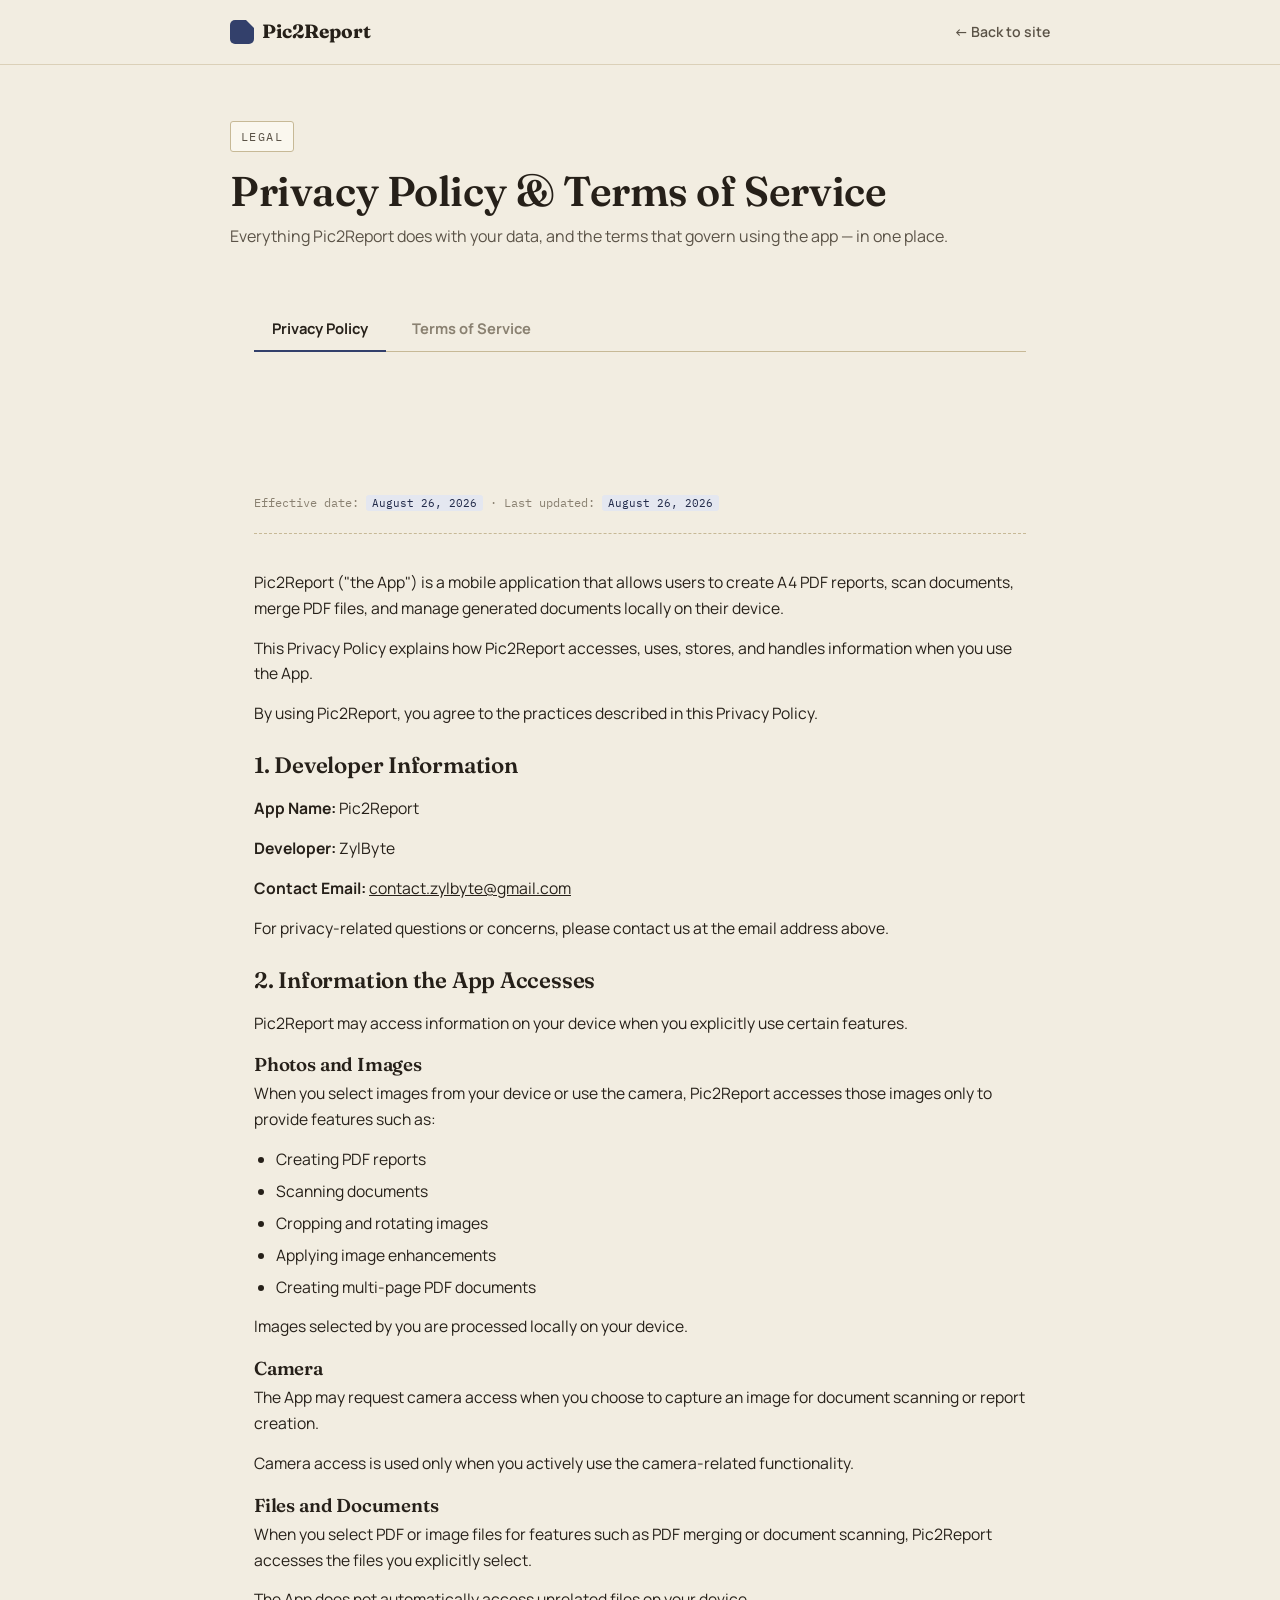
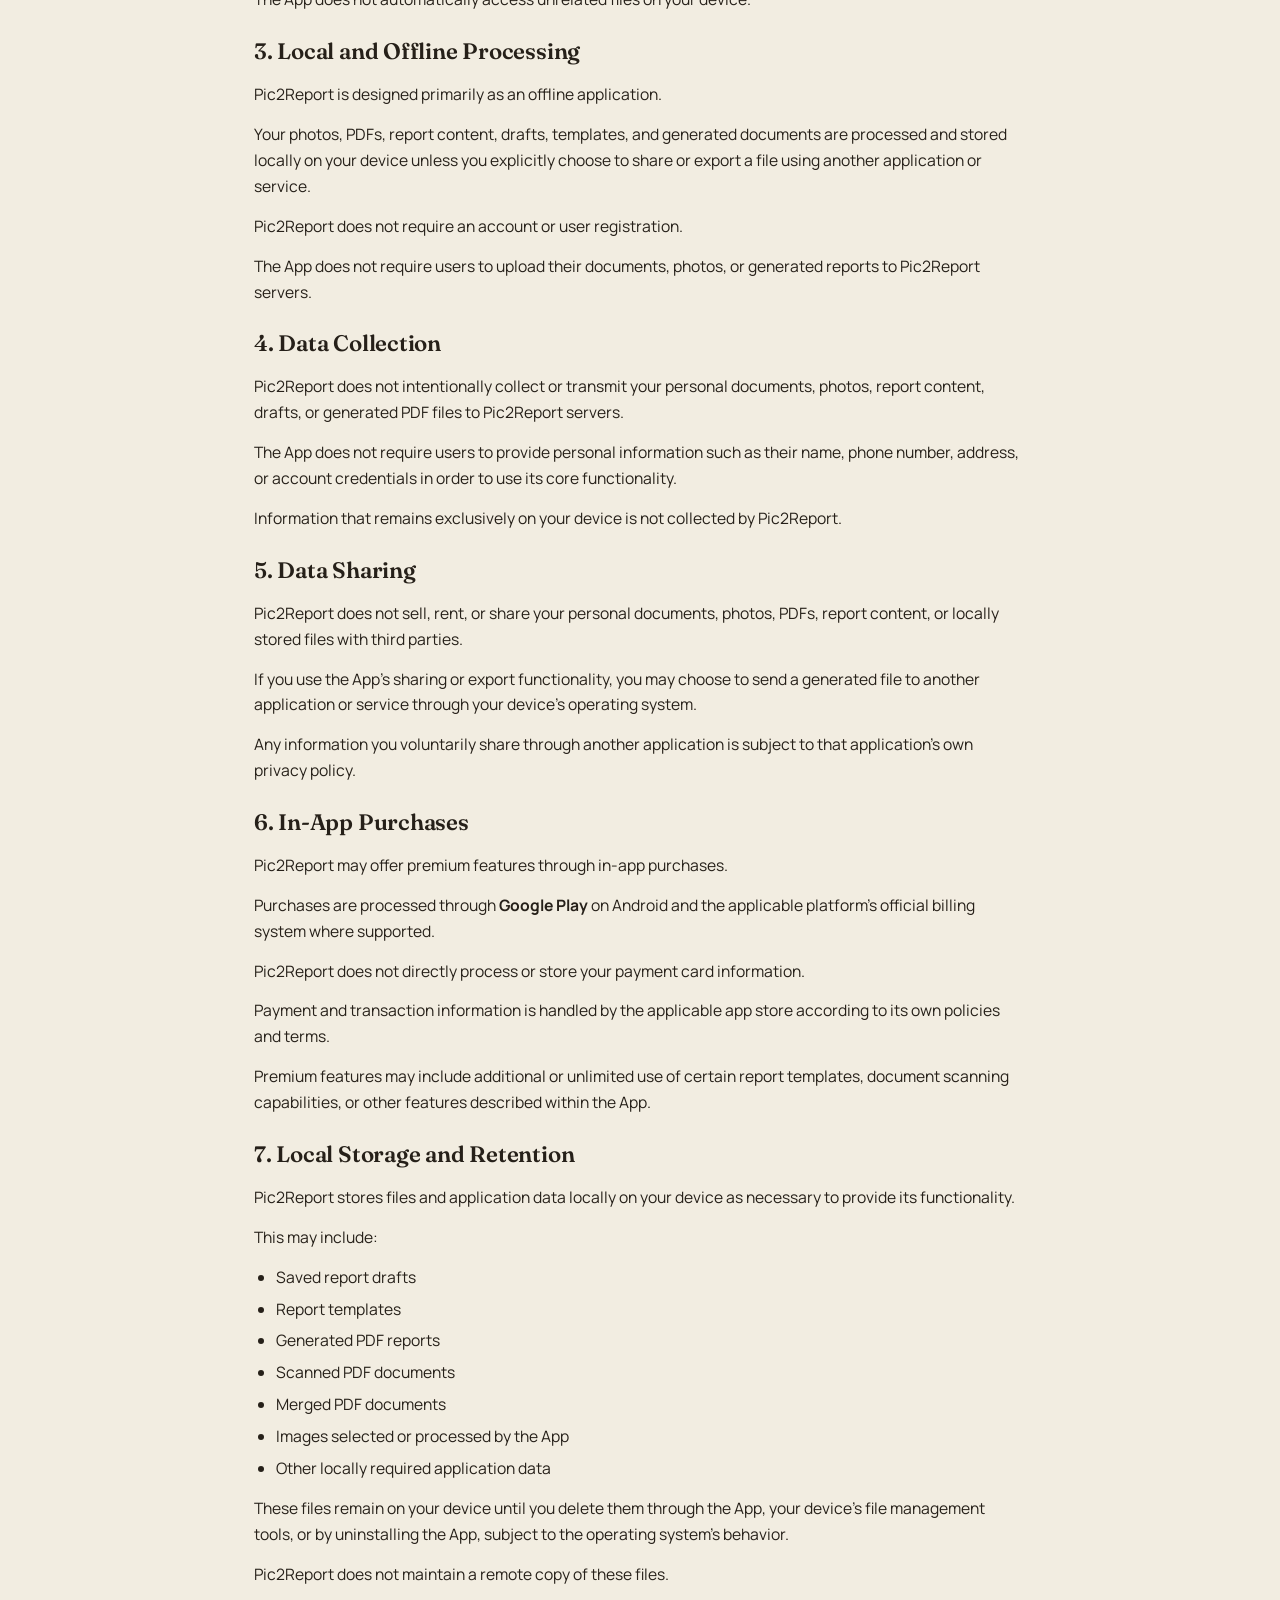
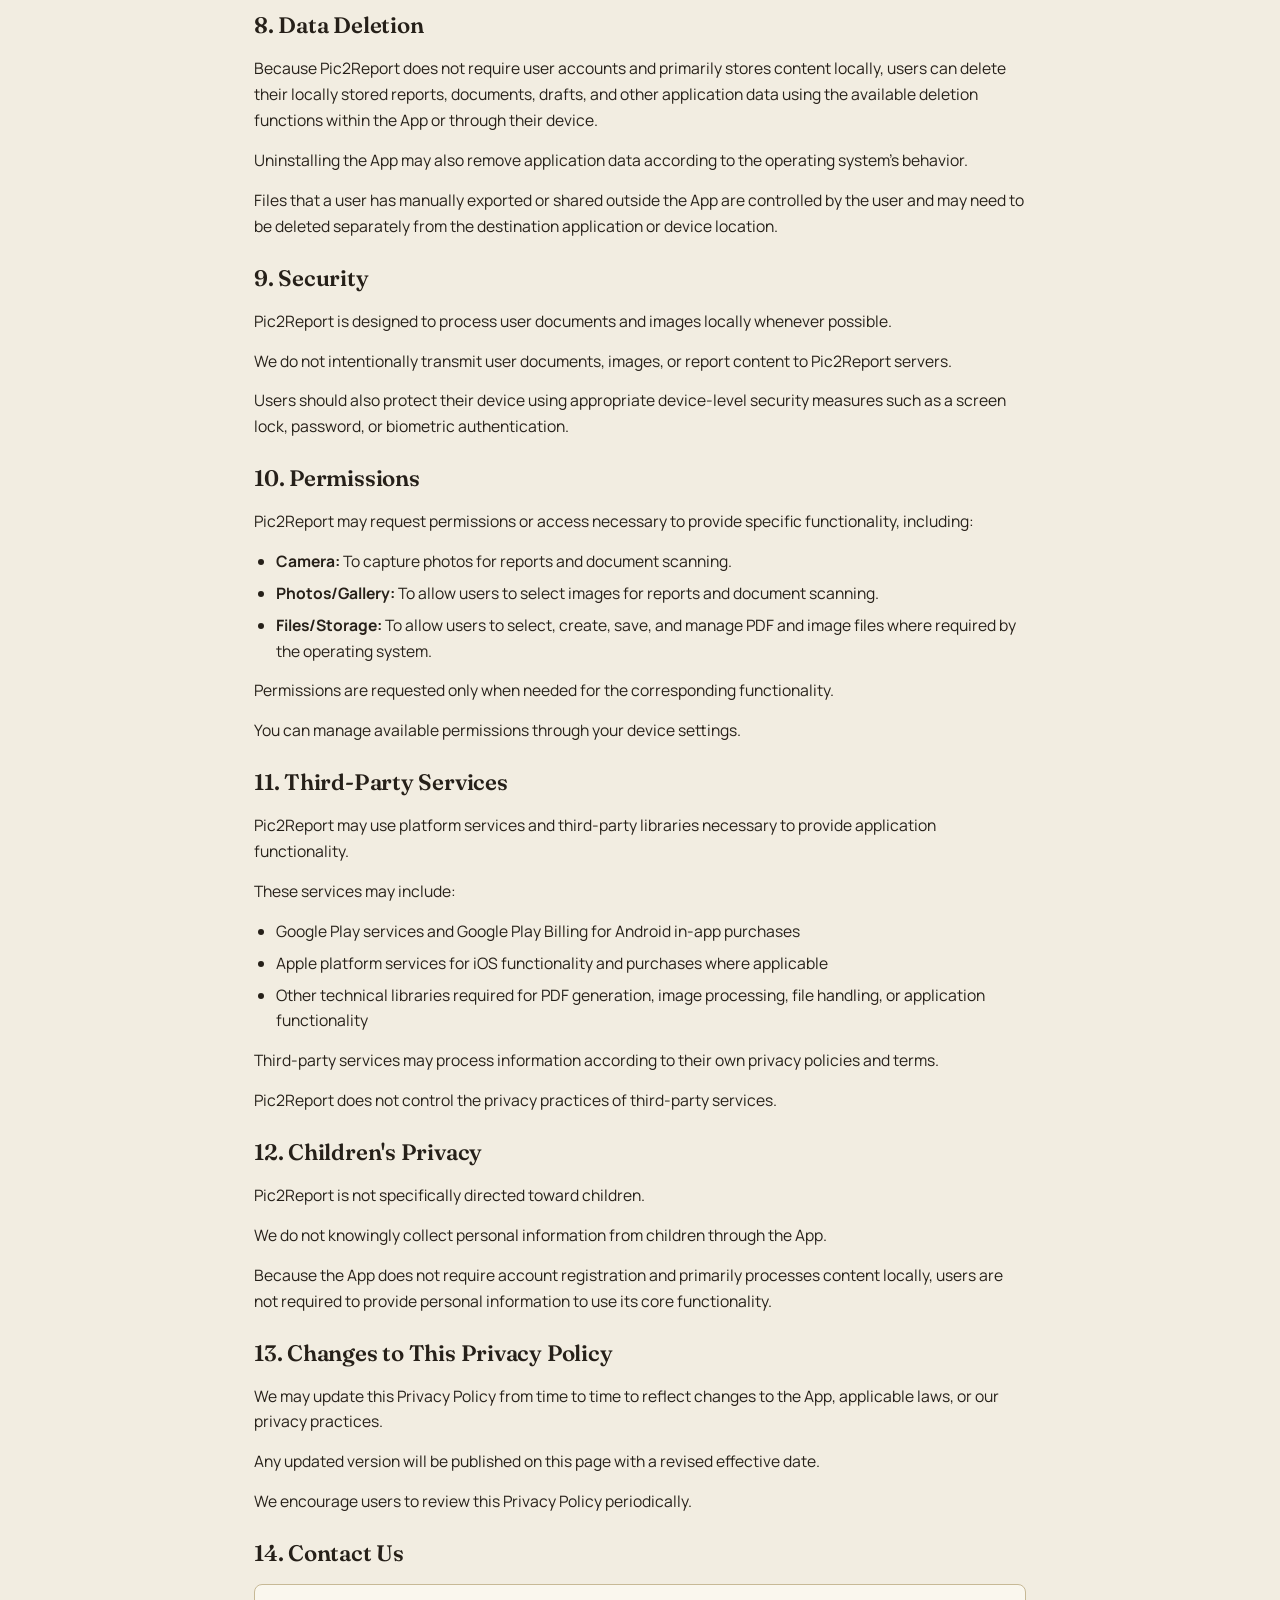
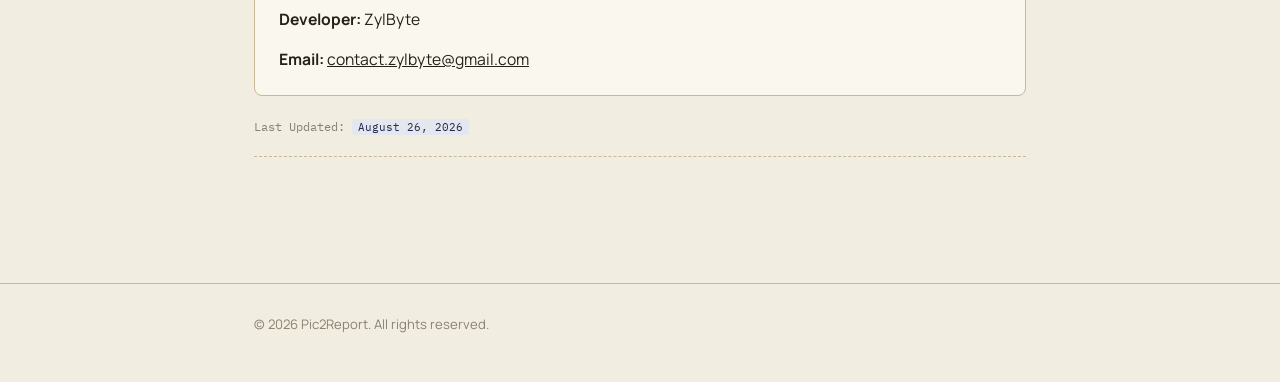
==== privacy.html @ 7f084bb9 "first commit" ====
<!DOCTYPE html>
<html lang="en">
<head>
<meta charset="UTF-8">
<meta name="viewport" content="width=device-width, initial-scale=1.0">
<title>Privacy Policy & Terms of Service — Pic2Report</title>
<meta name="description" content="Pic2Report Privacy Policy and Terms of Service.">

<link rel="preconnect" href="https://fonts.googleapis.com">
<link rel="preconnect" href="https://fonts.gstatic.com" crossorigin>
<link href="https://fonts.googleapis.com/css2?family=Fraunces:ital,opsz,wght@0,9..144,400;0,9..144,600;0,9..144,700&family=Manrope:wght@400;500;600;700;800&family=IBM+Plex+Mono:wght@400;500&display=swap" rel="stylesheet">
<link rel="stylesheet" href="style.css">
</head>
<body class="legal-page">

<header>
  <div class="wrap nav">
    <a href="index.html" class="wordmark"><span class="mark" aria-hidden="true"></span>Pic2Report</a>
    <a href="index.html" class="back-link">← Back to site</a>
  </div>
</header>

<div class="hero wrap">
  <span class="eyebrow">Legal</span>
  <h1>Privacy Policy &amp; Terms of Service</h1>
  <p>Everything Pic2Report does with your data, and the terms that govern using the app — in one place.</p>
</div>

<div class="wrap">
  <div class="tabs" role="tablist" aria-label="Legal document sections">
    <button class="tab-btn active" id="tab-btn-privacy" role="tab" aria-selected="true" aria-controls="panel-privacy">Privacy Policy</button>
    <button class="tab-btn" id="tab-btn-terms" role="tab" aria-selected="false" aria-controls="panel-terms">Terms of Service</button>
  </div>

  <!-- ============================================================
       PRIVACY POLICY
       ============================================================ -->
  <section class="panel active" id="privacy" data-panel="privacy" role="tabpanel" aria-labelledby="tab-btn-privacy">
    <p class="updated">Effective date: <span class="placeholder">August 26, 2026</span> · Last updated: <span class="placeholder">August 26, 2026</span></p>

    <article>
      <p>Pic2Report ("the App") is a mobile application that allows users to create A4 PDF reports, scan documents, merge PDF files, and manage generated documents locally on their device.</p>
      <p>This Privacy Policy explains how Pic2Report accesses, uses, stores, and handles information when you use the App.</p>
      <p>By using Pic2Report, you agree to the practices described in this Privacy Policy.</p>
    </article>

    <article>
      <h2 id="privacy-developer">1. Developer Information</h2>
      <p><strong>App Name:</strong> Pic2Report</p>
      <p><strong>Developer:</strong> ZylByte</p>
      <p><strong>Contact Email:</strong> <a href="mailto:contact.zylbyte@gmail.com">contact.zylbyte@gmail.com</a></p>
      <p>For privacy-related questions or concerns, please contact us at the email address above.</p>
    </article>

    <article>
      <h2 id="privacy-data-we-access">2. Information the App Accesses</h2>
      <p>Pic2Report may access information on your device when you explicitly use certain features.</p>
      <h3>Photos and Images</h3>
      <p>When you select images from your device or use the camera, Pic2Report accesses those images only to provide features such as:</p>
      <ul>
        <li>Creating PDF reports</li>
        <li>Scanning documents</li>
        <li>Cropping and rotating images</li>
        <li>Applying image enhancements</li>
        <li>Creating multi-page PDF documents</li>
      </ul>
      <p>Images selected by you are processed locally on your device.</p>
      <h3>Camera</h3>
      <p>The App may request camera access when you choose to capture an image for document scanning or report creation.</p>
      <p>Camera access is used only when you actively use the camera-related functionality.</p>
      <h3>Files and Documents</h3>
      <p>When you select PDF or image files for features such as PDF merging or document scanning, Pic2Report accesses the files you explicitly select.</p>
      <p>The App does not automatically access unrelated files on your device.</p>
    </article>

    <article>
      <h2 id="privacy-storage">3. Local and Offline Processing</h2>
      <p>Pic2Report is designed primarily as an offline application.</p>
      <p>Your photos, PDFs, report content, drafts, templates, and generated documents are processed and stored locally on your device unless you explicitly choose to share or export a file using another application or service.</p>
      <p>Pic2Report does not require an account or user registration.</p>
      <p>The App does not require users to upload their documents, photos, or generated reports to Pic2Report servers.</p>
    </article>

    <article>
      <h2 id="privacy-collection">4. Data Collection</h2>
      <p>Pic2Report does not intentionally collect or transmit your personal documents, photos, report content, drafts, or generated PDF files to Pic2Report servers.</p>
      <p>The App does not require users to provide personal information such as their name, phone number, address, or account credentials in order to use its core functionality.</p>
      <p>Information that remains exclusively on your device is not collected by Pic2Report.</p>
    </article>

    <article>
      <h2 id="privacy-sharing">5. Data Sharing</h2>
      <p>Pic2Report does not sell, rent, or share your personal documents, photos, PDFs, report content, or locally stored files with third parties.</p>
      <p>If you use the App's sharing or export functionality, you may choose to send a generated file to another application or service through your device's operating system.</p>
      <p>Any information you voluntarily share through another application is subject to that application's own privacy policy.</p>
    </article>

    <article>
      <h2 id="privacy-purchases">6. In-App Purchases</h2>
      <p>Pic2Report may offer premium features through in-app purchases.</p>
      <p>Purchases are processed through <strong>Google Play</strong> on Android and the applicable platform's official billing system where supported.</p>
      <p>Pic2Report does not directly process or store your payment card information.</p>
      <p>Payment and transaction information is handled by the applicable app store according to its own policies and terms.</p>
      <p>Premium features may include additional or unlimited use of certain report templates, document scanning capabilities, or other features described within the App.</p>
    </article>

    <article>
      <h2 id="privacy-retention">7. Local Storage and Retention</h2>
      <p>Pic2Report stores files and application data locally on your device as necessary to provide its functionality.</p>
      <p>This may include:</p>
      <ul>
        <li>Saved report drafts</li>
        <li>Report templates</li>
        <li>Generated PDF reports</li>
        <li>Scanned PDF documents</li>
        <li>Merged PDF documents</li>
        <li>Images selected or processed by the App</li>
        <li>Other locally required application data</li>
      </ul>
      <p>These files remain on your device until you delete them through the App, your device's file management tools, or by uninstalling the App, subject to the operating system's behavior.</p>
      <p>Pic2Report does not maintain a remote copy of these files.</p>
    </article>

    <article>
      <h2 id="privacy-deletion">8. Data Deletion</h2>
      <p>Because Pic2Report does not require user accounts and primarily stores content locally, users can delete their locally stored reports, documents, drafts, and other application data using the available deletion functions within the App or through their device.</p>
      <p>Uninstalling the App may also remove application data according to the operating system's behavior.</p>
      <p>Files that a user has manually exported or shared outside the App are controlled by the user and may need to be deleted separately from the destination application or device location.</p>
    </article>

    <article>
      <h2 id="privacy-security">9. Security</h2>
      <p>Pic2Report is designed to process user documents and images locally whenever possible.</p>
      <p>We do not intentionally transmit user documents, images, or report content to Pic2Report servers.</p>
      <p>Users should also protect their device using appropriate device-level security measures such as a screen lock, password, or biometric authentication.</p>
    </article>

    <article>
      <h2 id="privacy-permissions">10. Permissions</h2>
      <p>Pic2Report may request permissions or access necessary to provide specific functionality, including:</p>
      <ul>
        <li><strong>Camera:</strong> To capture photos for reports and document scanning.</li>
        <li><strong>Photos/Gallery:</strong> To allow users to select images for reports and document scanning.</li>
        <li><strong>Files/Storage:</strong> To allow users to select, create, save, and manage PDF and image files where required by the operating system.</li>
      </ul>
      <p>Permissions are requested only when needed for the corresponding functionality.</p>
      <p>You can manage available permissions through your device settings.</p>
    </article>

    <article>
      <h2 id="privacy-third-party">11. Third-Party Services</h2>
      <p>Pic2Report may use platform services and third-party libraries necessary to provide application functionality.</p>
      <p>These services may include:</p>
      <ul>
        <li>Google Play services and Google Play Billing for Android in-app purchases</li>
        <li>Apple platform services for iOS functionality and purchases where applicable</li>
        <li>Other technical libraries required for PDF generation, image processing, file handling, or application functionality</li>
      </ul>
      <p>Third-party services may process information according to their own privacy policies and terms.</p>
      <p>Pic2Report does not control the privacy practices of third-party services.</p>
    </article>

    <article>
      <h2 id="privacy-children">12. Children's Privacy</h2>
      <p>Pic2Report is not specifically directed toward children.</p>
      <p>We do not knowingly collect personal information from children through the App.</p>
      <p>Because the App does not require account registration and primarily processes content locally, users are not required to provide personal information to use its core functionality.</p>
    </article>

    <article>
      <h2 id="privacy-changes">13. Changes to This Privacy Policy</h2>
      <p>We may update this Privacy Policy from time to time to reflect changes to the App, applicable laws, or our privacy practices.</p>
      <p>Any updated version will be published on this page with a revised effective date.</p>
      <p>We encourage users to review this Privacy Policy periodically.</p>
    </article>

    <article>
      <h2 id="privacy-contact">14. Contact Us</h2>
      <div class="card">
        <p><strong>Developer:</strong> ZylByte</p>
        <p class="no-margin"><strong>Email:</strong> <a href="mailto:contact.zylbyte@gmail.com">contact.zylbyte@gmail.com</a></p>
      </div>
    </article>

    <p class="updated">Last Updated: <span class="placeholder">August 26, 2026</span></p>
  </section>

  <!-- ============================================================
       TERMS OF SERVICE
       ============================================================ -->
  <section class="panel" id="terms" data-panel="terms" role="tabpanel" aria-labelledby="tab-btn-terms">
    <p class="updated">Effective date: <span class="placeholder">[Effective date]</span> · Last updated: <span class="placeholder">[Effective date]</span></p>

    <article>
      <h2 id="terms-acceptance">1. Acceptance of terms</h2>
      <p>These Terms of Service ("Terms") govern your use of Pic2Report, provided by <span class="placeholder">[Developer/Company legal name]</span>. By downloading, installing, or using the app, you agree to these Terms. If you don't agree, please don't use the app.</p>
    </article>

    <article>
      <h2 id="terms-license">2. License grant</h2>
      <p>We grant you a limited, non-exclusive, non-transferable, revocable license to install and use Pic2Report on devices you own or control, for your personal or internal business use, in accordance with these Terms and the terms of the app store you downloaded it from.</p>
    </article>

    <article>
      <h2 id="terms-acceptable-use">3. Acceptable use</h2>
      <p>You agree not to:</p>
      <ul>
        <li>Reverse-engineer, decompile, or disassemble the app, except where permitted by law;</li>
        <li>Use the app to create, store, or distribute content that is illegal, infringing, or violates the rights of others;</li>
        <li>Attempt to circumvent the app's licensing, purchase, or Pro-tier restrictions;</li>
        <li>Use the app in any way that could disable, overburden, or impair its functionality for yourself or others.</li>
      </ul>
    </article>

    <article>
      <h2 id="terms-content">4. Your content</h2>
      <p>You retain all rights to the photos, scans, reports, and PDFs you create with Pic2Report. Since this content is stored locally on your device and not on our servers, we do not access, host, or claim any ownership over it.</p>
    </article>

    <article>
      <h2 id="terms-ip">5. Intellectual property</h2>
      <p>Pic2Report — including its design, templates, code, and branding — is owned by <span class="placeholder">[Developer/Company legal name]</span> and protected by applicable intellectual property laws. Nothing in these Terms transfers ownership of the app itself to you.</p>
    </article>

    <article>
      <h2 id="terms-purchases">6. Purchases &amp; refunds</h2>
      <p>The optional Pro tier is sold through <span class="placeholder">[Google Play Billing / Apple In-App Purchase]</span>. All billing, subscription management, and refund requests are governed by that platform's own terms and policies, not by us directly. Please use your app store account to manage or cancel a purchase.</p>
    </article>

    <article>
      <h2 id="terms-warranty">7. No warranty; limitation of liability</h2>
      <p>Pic2Report is provided "as is" and "as available," without warranties of any kind, express or implied, including fitness for a particular purpose or non-infringement. To the fullest extent permitted by law, <span class="placeholder">[Developer/Company legal name]</span> is not liable for any indirect, incidental, or consequential damages arising from your use of the app, including loss of data stored locally on your device.</p>
    </article>

    <article>
      <h2 id="terms-termination">8. Termination</h2>
      <p>You may stop using Pic2Report at any time by uninstalling it. We may suspend or terminate access to features of the app if we reasonably believe you've violated these Terms.</p>
    </article>

    <article>
      <h2 id="terms-law">9. Governing law</h2>
      <p>These Terms are governed by the laws of <span class="placeholder">[Governing law / jurisdiction]</span>, without regard to its conflict-of-law principles.</p>
    </article>

    <article>
      <h2 id="terms-changes">10. Changes to these terms</h2>
      <p>We may update these Terms from time to time. If we make material changes, we'll update the effective date above. Continued use of the app after changes take effect means you accept the revised Terms.</p>
    </article>

    <article>
      <h2 id="terms-contact">11. Contact us</h2>
      <div class="card">
        <p class="no-margin">Questions about these Terms? Reach us at <span class="placeholder">[Contact email]</span>.</p>
      </div>
    </article>
  </section>
</div>

<footer>
  <div class="wrap">© 2026 Pic2Report. All rights reserved.</div>
</footer>

<script>
  (function(){
    var buttons = document.querySelectorAll('.tab-btn');
    var panels = document.querySelectorAll('.panel');

    function activate(name, pushHash){
      panels.forEach(function(p){ p.classList.toggle('active', p.dataset.panel === name); });
      buttons.forEach(function(b){
        var isActive = b.id === 'tab-btn-' + name;
        b.classList.toggle('active', isActive);
        b.setAttribute('aria-selected', isActive ? 'true' : 'false');
      });
      if(pushHash){ history.replaceState(null, '', '#' + name); }
    }

    buttons.forEach(function(btn){
      btn.addEventListener('click', function(){
        var name = btn.id.replace('tab-btn-', '');
        activate(name, true);
      });
    });

    // Deep-linkable: index.html#privacy.html#terms style anchors land on the right tab
    var hash = window.location.hash.replace('#', '');
    if(hash === 'terms' || hash === 'privacy'){
      activate(hash, false);
    }
  })();
</script>

</body>
</html>
---- style.css ----
/* Pic2Report shared page styles */
:root {
    --paper: #F2EDE1;
    --paper-elevated: #FAF7EE;
    --paper-deep: #E9E1CE;
    --ink: #262019;
    --ink-soft: #5B5347;
    --ink-faint: #8A8171;
    --line: #DBD0B8;
    --line-strong: #C7B996;
    --accent: #33406B;
    --accent-deep: #212A49;
    --accent-tint: #E4E7F0;
    --tint-scan: #8C6A3F;
    --tint-scan-bg: #EFE3CB;
    --tint-report: #33406B;
    --tint-report-bg: #E4E7F0;
    --tint-merge: #3E5C4C;
    --tint-merge-bg: #E1E9E1;
    --shadow-card: 0 1px 2px rgba(38, 32, 25, .06), 0 8px 24px -12px rgba(38, 32, 25, .18);
    --shadow-lift: 0 4px 8px rgba(38, 32, 25, .08), 0 20px 40px -16px rgba(38, 32, 25, .25);
    --radius-sm: 4px;
    --radius-md: 8px;
    --display: 'Fraunces', serif;
    --body: 'Manrope', sans-serif;
    --mono: 'IBM Plex Mono', monospace;
    --wrap: 1160px
}

*,
*::before,
*::after {
    box-sizing: border-box
}

html {
    scroll-behavior: smooth
}

body {
    margin: 0;
    background: var(--paper);
    color: var(--ink);
    font-family: var(--body);
    font-size: 16px;
    line-height: 1.55;
    -webkit-font-smoothing: antialiased
}

img {
    max-width: 100%;
    display: block
}

body:not(.legal-page)::before {
    content: "";
    position: fixed;
    inset: 0;
    pointer-events: none;
    z-index: 0;
    opacity: .5;
    background-image: radial-gradient(circle at 20% 30%, rgba(38, 32, 25, .025) 0, transparent 40%), radial-gradient(circle at 80% 70%, rgba(38, 32, 25, .02) 0, transparent 45%)
}

a {
    color: inherit
}

h1,
h2,
h3,
h4 {
    font-family: var(--display);
    font-weight: 600;
    color: var(--ink);
    margin: 0;
    letter-spacing: -.01em
}

.wrap {
    max-width: var(--wrap);
    margin: 0 auto;
    padding: 0 28px;
    position: relative;
    z-index: 1
}

.eyebrow {
    display: inline-flex;
    align-items: center;
    gap: 8px;
    font-family: var(--mono);
    font-size: .72rem;
    letter-spacing: .12em;
    text-transform: uppercase;
    color: var(--ink-soft);
    padding: 5px 10px;
    border: 1px solid var(--line-strong);
    border-radius: 3px;
    background: var(--paper-elevated)
}

.eyebrow-spaced {
    margin-bottom: 16px
}

.eyebrow .dot {
    width: 6px;
    height: 6px;
    border-radius: 50%;
    background: var(--accent);
    display: inline-block
}

a:focus-visible,
button:focus-visible,
input:focus-visible {
    outline: 2px solid var(--accent);
    outline-offset: 3px
}

.folded {
    position: relative;
    overflow: hidden
}

.folded::after {
    content: "";
    position: absolute;
    top: 0;
    right: 0;
    width: 0;
    height: 0;
    border-style: solid;
    border-width: 0 22px 22px 0;
    border-color: transparent var(--paper) transparent transparent;
    filter: drop-shadow(-1px 1px 1px rgba(38, 32, 25, .18))
}

.folded.tint-scan::after {
    border-color: transparent var(--tint-scan-bg) transparent transparent
}

.folded.tint-report::after {
    border-color: transparent var(--tint-report-bg) transparent transparent
}

.folded.tint-merge::after {
    border-color: transparent var(--tint-merge-bg) transparent transparent
}

.section-divider {
    display: flex;
    align-items: center;
    gap: 14px;
    margin: 0 0 44px
}

.section-divider::after {
    content: "";
    flex: 1;
    height: 1px;
    background: repeating-linear-gradient(90deg, var(--line-strong) 0 6px, transparent 6px 11px)
}

.btn {
    display: inline-flex;
    align-items: center;
    justify-content: center;
    gap: 9px;
    font-family: var(--body);
    font-weight: 700;
    font-size: .95rem;
    padding: 13px 22px;
    border-radius: var(--radius-sm);
    border: 1px solid transparent;
    cursor: pointer;
    text-decoration: none;
    transition: transform .15s ease, box-shadow .15s ease, background .15s ease
}

.btn-primary {
    background: var(--accent);
    color: var(--paper-elevated);
    box-shadow: var(--shadow-card)
}

.btn-primary:hover {
    background: var(--accent-deep);
    transform: translateY(-1px)
}

.btn-ghost {
    background: transparent;
    color: var(--ink);
    border-color: var(--line-strong)
}

.btn-ghost:hover {
    background: var(--paper-elevated);
    border-color: var(--ink-faint)
}

header {
    position: sticky;
    top: 0;
    z-index: 40;
    background: rgba(242, 237, 225, .92);
    backdrop-filter: blur(8px);
    border-bottom: 1px solid var(--line)
}

.nav {
    display: flex;
    align-items: center;
    justify-content: space-between;
    padding: 16px 0
}

.wordmark {
    font-family: var(--display);
    font-weight: 700;
    font-size: 1.28rem;
    text-decoration: none;
    color: var(--ink);
    display: flex;
    align-items: center;
    gap: 8px
}

.wordmark .mark {
    width: 26px;
    height: 26px;
    background: var(--accent);
    border-radius: 5px;
    position: relative;
    flex-shrink: 0
}

.wordmark .mark::after {
    content: "";
    position: absolute;
    top: 0;
    right: 0;
    width: 0;
    height: 0;
    border-style: solid;
    border-width: 0 8px 8px 0;
    border-color: transparent var(--paper) transparent transparent
}

.nav-links {
    display: flex;
    gap: 30px;
    list-style: none;
    margin: 0;
    padding: 0;
    font-size: .92rem;
    font-weight: 600
}

.nav-links a {
    text-decoration: none;
    color: var(--ink-soft)
}

.nav-links a:hover {
    color: var(--ink)
}

.nav-cta {
    display: flex;
    align-items: center;
    gap: 12px
}

.nav-toggle {
    display: none
}

.hero {
    padding: 76px 0 90px;
    position: relative
}

.hero-grid {
    display: grid;
    grid-template-columns: 1.05fr .95fr;
    gap: 56px;
    align-items: center
}

.hero h1 {
    font-size: clamp(2.4rem, 4.6vw, 3.6rem);
    line-height: 1.05;
    margin: 20px 0 22px
}

.hero h1 em {
    font-style: italic;
    color: var(--accent)
}

.hero p.lede {
    font-size: 1.12rem;
    color: var(--ink-soft);
    max-width: 46ch;
    margin: 0 0 30px
}

.hero-ctas {
    display: flex;
    flex-wrap: wrap;
    gap: 14px;
    margin-bottom: 14px
}

.hero-note {
    font-family: var(--mono);
    font-size: .75rem;
    color: var(--ink-faint);
    letter-spacing: .02em
}

.phone-frame {
    position: relative;
    width: 100%;
    max-width: 320px;
    margin: 0 auto;
    aspect-ratio: 9/19.5;
    background: var(--ink);
    border-radius: 34px;
    padding: 12px;
    box-shadow: var(--shadow-lift)
}

.phone-frame .screen {
    width: 100%;
    height: 100%;
    background: var(--paper-elevated);
    border-radius: 22px;
    overflow: hidden;
    position: relative;
    display: flex;
    flex-direction: column
}

.phone-frame .notch {
    position: absolute;
    top: 10px;
    left: 50%;
    transform: translateX(-50%);
    width: 70px;
    height: 18px;
    background: var(--ink);
    border-radius: 10px;
    z-index: 3
}

.screen-placeholder {
    flex: 1;
    display: flex;
    flex-direction: column;
    align-items: center;
    justify-content: center;
    text-align: center;
    padding: 20px;
    background: linear-gradient(180deg, var(--tint-report-bg), var(--paper-elevated) 55%)
}

.screen-placeholder .icon-doc {
    width: 84px;
    height: 108px;
    background: var(--paper);
    border: 1.5px solid var(--line-strong);
    border-radius: 6px;
    margin-bottom: 18px;
    position: relative
}

.screen-placeholder .icon-doc::after {
    content: "";
    position: absolute;
    top: 0;
    right: 0;
    border-style: solid;
    border-width: 0 14px 14px 0;
    border-color: transparent var(--paper) transparent transparent
}

.screen-placeholder .icon-doc span {
    position: absolute;
    left: 12px;
    right: 12px;
    height: 2px;
    background: var(--line-strong)
}

.screen-placeholder .icon-doc span:nth-child(1) {
    top: 26px
}

.screen-placeholder .icon-doc span:nth-child(2) {
    top: 40px
}

.screen-placeholder .icon-doc span:nth-child(3) {
    top: 54px;
    width: 60%
}

.screen-placeholder small {
    font-family: var(--mono);
    font-size: .68rem;
    letter-spacing: .06em;
    text-transform: uppercase;
    color: var(--ink-faint)
}

section {
    padding: 84px 0;
    position: relative;
    z-index: 1
}

.section-head {
    max-width: 640px;
    margin-bottom: 48px
}

.section-head h2 {
    font-size: clamp(1.9rem, 3.2vw, 2.5rem);
    margin-bottom: 14px
}

.section-head p {
    color: var(--ink-soft);
    font-size: 1.05rem;
    margin: 0
}

section.alt {
    background: var(--paper-deep)
}

.steps {
    display: grid;
    grid-template-columns: repeat(4, 1fr);
    gap: 0;
    border: 1px solid var(--line-strong);
    border-radius: var(--radius-md);
    overflow: hidden;
    background: var(--paper-elevated)
}

.step {
    padding: 30px 26px;
    border-right: 1px solid var(--line)
}

.step:last-child {
    border-right: none
}

.step .num {
    font-family: var(--mono);
    font-size: .78rem;
    color: var(--accent);
    letter-spacing: .06em;
    display: block;
    margin-bottom: 14px
}

.step h3 {
    font-size: 1.12rem;
    margin-bottom: 8px
}

.step p {
    color: var(--ink-soft);
    font-size: .92rem;
    margin: 0
}

.pillars {
    display: grid;
    grid-template-columns: repeat(3, 1fr);
    gap: 22px
}

.pillar-card {
    background: var(--paper-elevated);
    border: 1px solid var(--line-strong);
    border-radius: var(--radius-md);
    padding: 30px 26px 28px;
    box-shadow: var(--shadow-card);
    display: flex;
    flex-direction: column
}

.pillar-tag {
    font-family: var(--mono);
    font-size: .7rem;
    letter-spacing: .1em;
    text-transform: uppercase;
    padding: 4px 9px;
    border-radius: 3px;
    width: fit-content;
    margin-bottom: 18px
}

.tint-scan .pillar-tag {
    background: var(--tint-scan-bg);
    color: var(--tint-scan)
}

.tint-report .pillar-tag {
    background: var(--tint-report-bg);
    color: var(--tint-report)
}

.tint-merge .pillar-tag {
    background: var(--tint-merge-bg);
    color: var(--tint-merge)
}

.pillar-icon {
    width: 44px;
    height: 44px;
    border-radius: 9px;
    display: flex;
    align-items: center;
    justify-content: center;
    margin-bottom: 16px
}

.tint-scan .pillar-icon {
    background: var(--tint-scan-bg)
}

.tint-report .pillar-icon {
    background: var(--tint-report-bg)
}

.tint-merge .pillar-icon {
    background: var(--tint-merge-bg)
}

.pillar-icon svg {
    width: 22px;
    height: 22px
}

.tint-scan .pillar-icon svg {
    stroke: var(--tint-scan)
}

.tint-report .pillar-icon svg {
    stroke: var(--tint-report)
}

.tint-merge .pillar-icon svg {
    stroke: var(--tint-merge)
}

.pillar-card h3 {
    font-size: 1.32rem;
    margin-bottom: 10px
}

.pillar-card p {
    color: var(--ink-soft);
    font-size: .96rem;
    margin: 0 0 16px
}

.pillar-scenario {
    margin-top: auto;
    padding-top: 16px;
    border-top: 1px dashed var(--line-strong);
    font-size: .86rem;
    color: var(--ink);
    font-style: italic
}

.pillar-scenario strong {
    font-style: normal;
    color: var(--accent);
    font-weight: 700
}

.gallery-intro {
    display: flex;
    align-items: baseline;
    justify-content: space-between;
    gap: 20px;
    margin-bottom: 30px;
    flex-wrap: wrap
}

.gallery-intro h3 {
    font-size: 1.3rem
}

.gallery-intro span {
    font-size: .9rem;
    color: var(--ink-faint);
    font-family: var(--mono)
}

.gallery-title {
    margin-top: 16px
}

.template-grid {
    display: grid;
    grid-template-columns: repeat(4, 1fr);
    gap: 16px
}

.template-card {
    background: var(--paper-elevated);
    border: 1px solid var(--line);
    border-radius: var(--radius-sm);
    padding: 20px 18px;
    transition: box-shadow .15s ease, transform .15s ease, border-color .15s ease
}

.template-card:hover {
    box-shadow: var(--shadow-card);
    transform: translateY(-2px);
    border-color: var(--line-strong)
}

.template-card h4 {
    font-family: var(--body);
    font-weight: 800;
    font-size: .98rem;
    margin-bottom: 8px;
    color: var(--ink)
}

.template-card p {
    font-size: .86rem;
    color: var(--ink-soft);
    margin: 0
}

.personas {
    display: grid;
    grid-template-columns: repeat(4, 1fr);
    gap: 18px
}

.persona-card {
    background: var(--paper-elevated);
    border: 1px solid var(--line-strong);
    border-radius: var(--radius-md);
    padding: 26px 22px
}

.persona-card h3 {
    font-size: 1.08rem;
    margin-bottom: 10px
}

.persona-card p {
    font-size: .9rem;
    color: var(--ink-soft);
    margin: 0 0 16px
}

.persona-uses {
    display: flex;
    flex-wrap: wrap;
    gap: 6px
}

.persona-uses span {
    font-family: var(--mono);
    font-size: .66rem;
    letter-spacing: .04em;
    text-transform: uppercase;
    padding: 4px 8px;
    border-radius: 3px;
    border: 1px solid var(--line-strong);
    color: var(--ink-soft)
}

.showcase-track {
    display: flex;
    gap: 22px;
    overflow-x: auto;
    padding: 6px 6px 26px;
    scroll-snap-type: x mandatory
}

.showcase-track::-webkit-scrollbar {
    height: 6px
}

.showcase-track::-webkit-scrollbar-thumb {
    background: var(--line-strong);
    border-radius: 6px
}

.shot {
    scroll-snap-align: start;
    flex: 0 0 auto;
    width: 220px
}

.shot-frame {
    width: 220px;
    aspect-ratio: 9/19.5;
    background: var(--ink);
    border-radius: 26px;
    padding: 9px;
    box-shadow: var(--shadow-card);
    margin-bottom: 14px
}

.shot-frame .screen {
    width: 100%;
    height: 100%;
    border-radius: 17px;
    background: var(--paper-elevated);
    display: flex;
    align-items: center;
    justify-content: center;
    text-align: center;
    padding: 14px
}

.shot-frame.tint-scan .screen {
    background: var(--tint-scan-bg)
}

.shot-frame.tint-report .screen {
    background: var(--tint-report-bg)
}

.shot-frame.tint-merge .screen {
    background: var(--tint-merge-bg)
}

.shot-frame .screen small {
    font-family: var(--mono);
    font-size: .68rem;
    text-transform: uppercase;
    letter-spacing: .04em;
    color: var(--ink-soft)
}

.shot-label {
    font-size: .86rem;
    font-weight: 700;
    text-align: center
}

.download-box {
    background: var(--accent);
    color: var(--paper-elevated);
    border-radius: 14px;
    padding: 56px;
    display: grid;
    grid-template-columns: 1.1fr .9fr;
    gap: 48px;
    align-items: center;
    position: relative;
    overflow: hidden
}

.download-box::before {
    content: "";
    position: absolute;
    top: 0;
    right: 0;
    width: 0;
    height: 0;
    border-style: solid;
    border-width: 0 46px 46px 0;
    border-color: transparent rgba(255, 255, 255, .08) transparent transparent
}

.download-box h2 {
    color: var(--paper-elevated);
    font-size: 2rem;
    margin-bottom: 14px
}

.download-box p {
    color: rgba(250, 247, 238, .78);
    margin: 0 0 26px;
    max-width: 46ch
}

.play-badge {
    display: inline-flex;
    align-items: center;
    gap: 12px;
    background: var(--ink);
    color: var(--paper-elevated);
    padding: 12px 22px;
    border-radius: 8px;
    text-decoration: none;
    font-weight: 700;
    border: 1px solid rgba(250, 247, 238, .15)
}

.play-badge svg {
    width: 22px;
    height: 22px;
    flex-shrink: 0
}

.play-badge .txt-lines {
    line-height: 1.2;
    text-align: left
}

.play-badge .txt-lines .small {
    font-size: .66rem;
    font-weight: 500;
    opacity: .75;
    display: block;
    font-family: var(--body)
}

.play-badge .txt-lines .big {
    font-size: 1rem;
    font-family: var(--display);
    font-weight: 600
}

.waitlist-card {
    background: var(--paper-elevated);
    color: var(--ink);
    border-radius: 10px;
    padding: 28px 26px;
    box-shadow: var(--shadow-lift)
}

.waitlist-card h3 {
    font-size: 1.1rem;
    margin-bottom: 6px
}

.waitlist-card p {
    font-size: .86rem;
    color: var(--ink-soft);
    margin: 0 0 18px
}

.waitlist-form {
    display: flex;
    gap: 10px;
    flex-wrap: wrap
}

.waitlist-form input[type=email] {
    flex: 1 1 180px;
    padding: 12px 14px;
    border-radius: 6px;
    border: 1px solid var(--line-strong);
    background: var(--paper);
    color: var(--ink);
    font-family: var(--body);
    font-size: .92rem
}

.waitlist-form input[type=email]::placeholder {
    color: var(--ink-faint)
}

.waitlist-form button {
    flex: 0 0 auto
}

.waitlist-note {
    font-size: .74rem;
    color: var(--ink-faint);
    margin-top: 10px
}

.waitlist-success {
    display: none;
    font-size: .88rem;
    color: var(--tint-merge);
    margin-top: 12px;
    font-weight: 600
}

footer {
    padding: 56px 0 40px;
    border-top: 1px solid var(--line-strong)
}

.footer-top {
    display: flex;
    justify-content: space-between;
    align-items: flex-start;
    gap: 40px;
    flex-wrap: wrap;
    margin-bottom: 34px
}

.footer-brand .wordmark {
    margin-bottom: 10px
}

.footer-brand p {
    color: var(--ink-soft);
    font-size: .9rem;
    max-width: 34ch;
    margin: 0
}

.footer-links {
    display: flex;
    gap: 60px;
    flex-wrap: wrap
}

.footer-col h4 {
    font-family: var(--mono);
    font-size: .7rem;
    letter-spacing: .08em;
    text-transform: uppercase;
    color: var(--ink-faint);
    margin-bottom: 14px;
    font-weight: 600
}

.footer-col ul {
    list-style: none;
    margin: 0;
    padding: 0;
    display: flex;
    flex-direction: column;
    gap: 10px
}

.footer-col a {
    text-decoration: none;
    font-size: .9rem;
    color: var(--ink-soft)
}

.footer-col a:hover {
    color: var(--ink)
}

.footer-bottom {
    display: flex;
    justify-content: space-between;
    align-items: center;
    gap: 20px;
    flex-wrap: wrap;
    padding-top: 26px;
    border-top: 1px solid var(--line);
    font-size: .82rem;
    color: var(--ink-faint)
}

.social-row {
    display: flex;
    gap: 14px
}

.social-row a {
    width: 34px;
    height: 34px;
    border: 1px solid var(--line-strong);
    border-radius: 50%;
    display: flex;
    align-items: center;
    justify-content: center;
    text-decoration: none
}

.social-row svg {
    width: 16px;
    height: 16px;
    stroke: var(--ink-soft)
}

.social-row a:hover {
    border-color: var(--accent)
}

.social-row a:hover svg {
    stroke: var(--accent)
}

.reveal {
    opacity: 0;
    transform: translateY(14px);
    transition: opacity .6s ease, transform .6s ease
}

.reveal.is-visible {
    opacity: 1;
    transform: translateY(0)
}

.visually-hidden {
    position: absolute;
    left: -9999px
}

@media (max-width:900px) {
    .hero-grid {
        grid-template-columns: 1fr
    }

    .hero {
        padding: 48px 0 60px
    }

    .steps {
        grid-template-columns: 1fr 1fr
    }

    .step {
        border-bottom: 1px solid var(--line)
    }

    .step:nth-child(2),
    .step:nth-child(4) {
        border-right: none
    }

    .pillars {
        grid-template-columns: 1fr
    }

    .template-grid {
        grid-template-columns: repeat(2, 1fr)
    }

    .personas {
        grid-template-columns: 1fr 1fr
    }

    .download-box {
        grid-template-columns: 1fr;
        padding: 36px 26px
    }
}

@media (max-width:860px) {
    .nav-links {
        display: none
    }

    .nav-cta .btn-ghost {
        display: none
    }
}

@media (max-width:560px) {
    .steps {
        grid-template-columns: 1fr
    }

    .step {
        border-right: none !important
    }

    .template-grid,
    .personas {
        grid-template-columns: 1fr
    }
}

@media (prefers-reduced-motion:reduce) {
    .reveal {
        opacity: 1;
        transform: none;
        transition: none
    }

    html {
        scroll-behavior: auto
    }
}

/* Privacy policy and terms page */
.legal-page {
    line-height: 1.65
}

.legal-page .wrap {
    max-width: 820px;
    padding: 0 24px
}

.legal-page header {
    z-index: 20;
    background: rgba(242, 237, 225, .94)
}

.legal-page .nav {
    padding: 16px 0
}

.legal-page .wordmark {
    font-size: 1.2rem
}

.legal-page .wordmark .mark {
    width: 24px;
    height: 24px
}

.legal-page .back-link {
    font-size: .88rem;
    font-weight: 600;
    text-decoration: none;
    color: var(--ink-soft)
}

.legal-page .back-link:hover {
    color: var(--ink)
}

.legal-page .hero {
    padding: 56px 0 20px
}

.legal-page h1 {
    font-size: clamp(2rem, 4vw, 2.6rem);
    margin: 18px 0 10px
}

.legal-page .hero p {
    color: var(--ink-soft);
    margin: 0 0 30px
}

.legal-page .tabs {
    display: flex;
    gap: 8px;
    border-bottom: 1px solid var(--line-strong);
    margin-bottom: 44px;
    position: sticky;
    top: 61px;
    background: var(--paper);
    z-index: 15;
    padding-top: 6px
}

.legal-page .tab-btn {
    font-family: var(--body);
    font-weight: 700;
    font-size: .92rem;
    background: none;
    border: none;
    cursor: pointer;
    padding: 12px 18px;
    color: var(--ink-faint);
    border-bottom: 2px solid transparent;
    margin-bottom: -1px
}

.legal-page .tab-btn.active {
    color: var(--ink);
    border-bottom-color: var(--accent)
}

.legal-page .tab-btn:hover {
    color: var(--ink)
}

.legal-page .panel {
    display: none;
    padding-bottom: 90px
}

.legal-page .panel.active {
    display: block
}

.legal-page .updated {
    font-family: var(--mono);
    font-size: .78rem;
    color: var(--ink-faint);
    margin-bottom: 36px;
    padding-bottom: 20px;
    border-bottom: 1px dashed var(--line-strong)
}

.legal-page .updated strong {
    color: var(--ink-soft)
}

.legal-page article h2 {
    font-family: var(--display);
    font-size: 1.4rem;
    margin: 44px 0 12px;
    padding-top: 6px;
    scroll-margin-top: 130px
}

.legal-page article h2:first-of-type {
    margin-top: 0
}

.legal-page article p,
.legal-page article ul {
    margin: 0 0 14px;
    color: var(--ink);
    font-size: .98rem
}

.legal-page article ul {
    padding-left: 22px
}

.legal-page article li {
    margin-bottom: 6px
}

.legal-page article strong {
    color: var(--ink)
}

.legal-page .card {
    background: var(--paper-elevated);
    border: 1px solid var(--line-strong);
    border-radius: var(--radius-md);
    padding: 22px 24px;
    margin: 0 0 20px
}

.legal-page .data-table {
    width: 100%;
    border-collapse: collapse;
    margin: 8px 0 22px;
    font-size: .92rem;
    background: var(--paper-elevated);
    border: 1px solid var(--line-strong);
    border-radius: var(--radius-md);
    overflow: hidden
}

.legal-page .data-table th,
.legal-page .data-table td {
    text-align: left;
    padding: 11px 14px;
    border-bottom: 1px solid var(--line);
    vertical-align: top
}

.legal-page .data-table th {
    font-family: var(--mono);
    font-size: .7rem;
    letter-spacing: .06em;
    text-transform: uppercase;
    color: var(--ink-soft);
    background: var(--paper-deep)
}

.legal-page .data-table tr:last-child td {
    border-bottom: none
}

.legal-page .placeholder {
    background: var(--accent-tint);
    color: var(--accent-deep);
    font-family: var(--mono);
    font-size: .85em;
    padding: 1px 6px;
    border-radius: 3px;
    white-space: nowrap
}

.legal-page .note-box {
    border-left: 3px solid var(--accent);
    background: var(--paper-elevated);
    padding: 14px 18px;
    border-radius: 0 6px 6px 0;
    font-size: .92rem;
    color: var(--ink-soft);
    margin: 0 0 20px
}

.legal-page .note-box strong {
    color: var(--ink)
}

.legal-page footer {
    padding: 30px 0 46px;
    border-top: 1px solid var(--line-strong);
    font-size: .82rem;
    color: var(--ink-faint)
}

.legal-page .no-margin {
    margin: 0
}
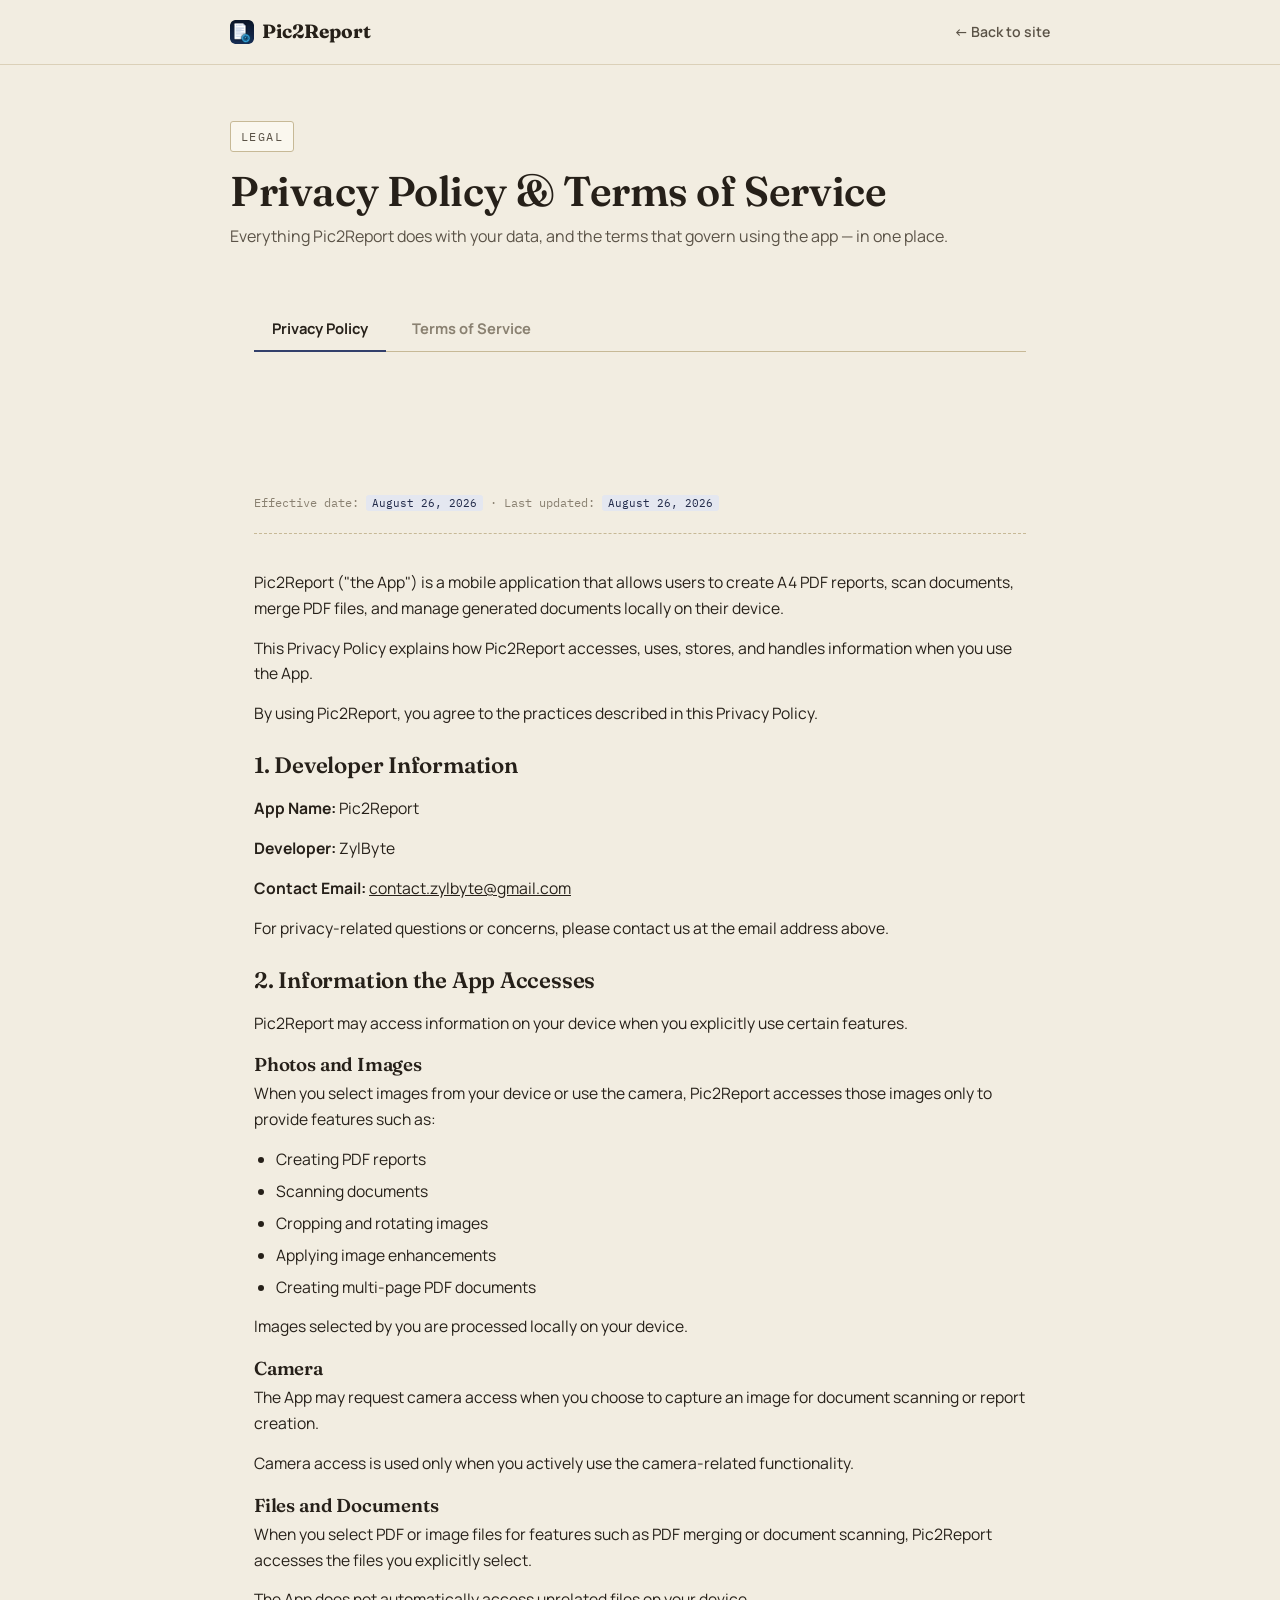
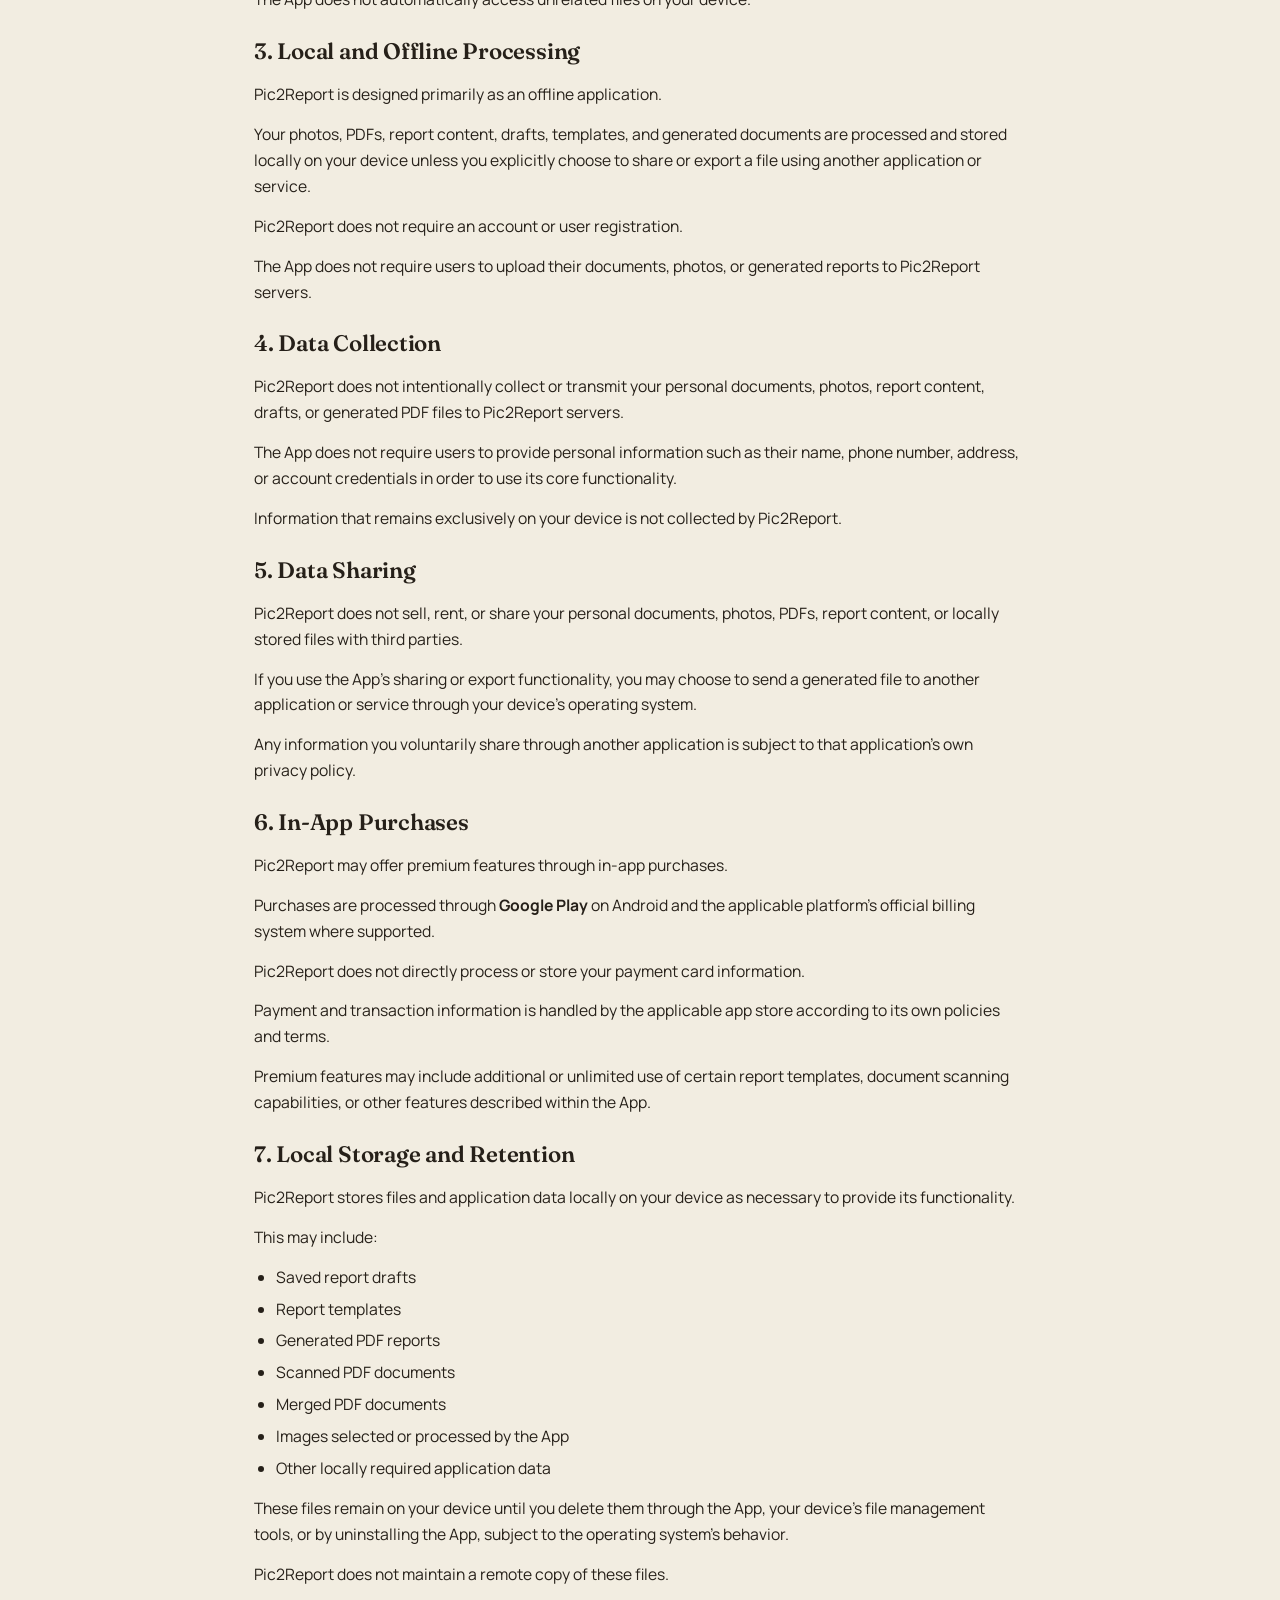
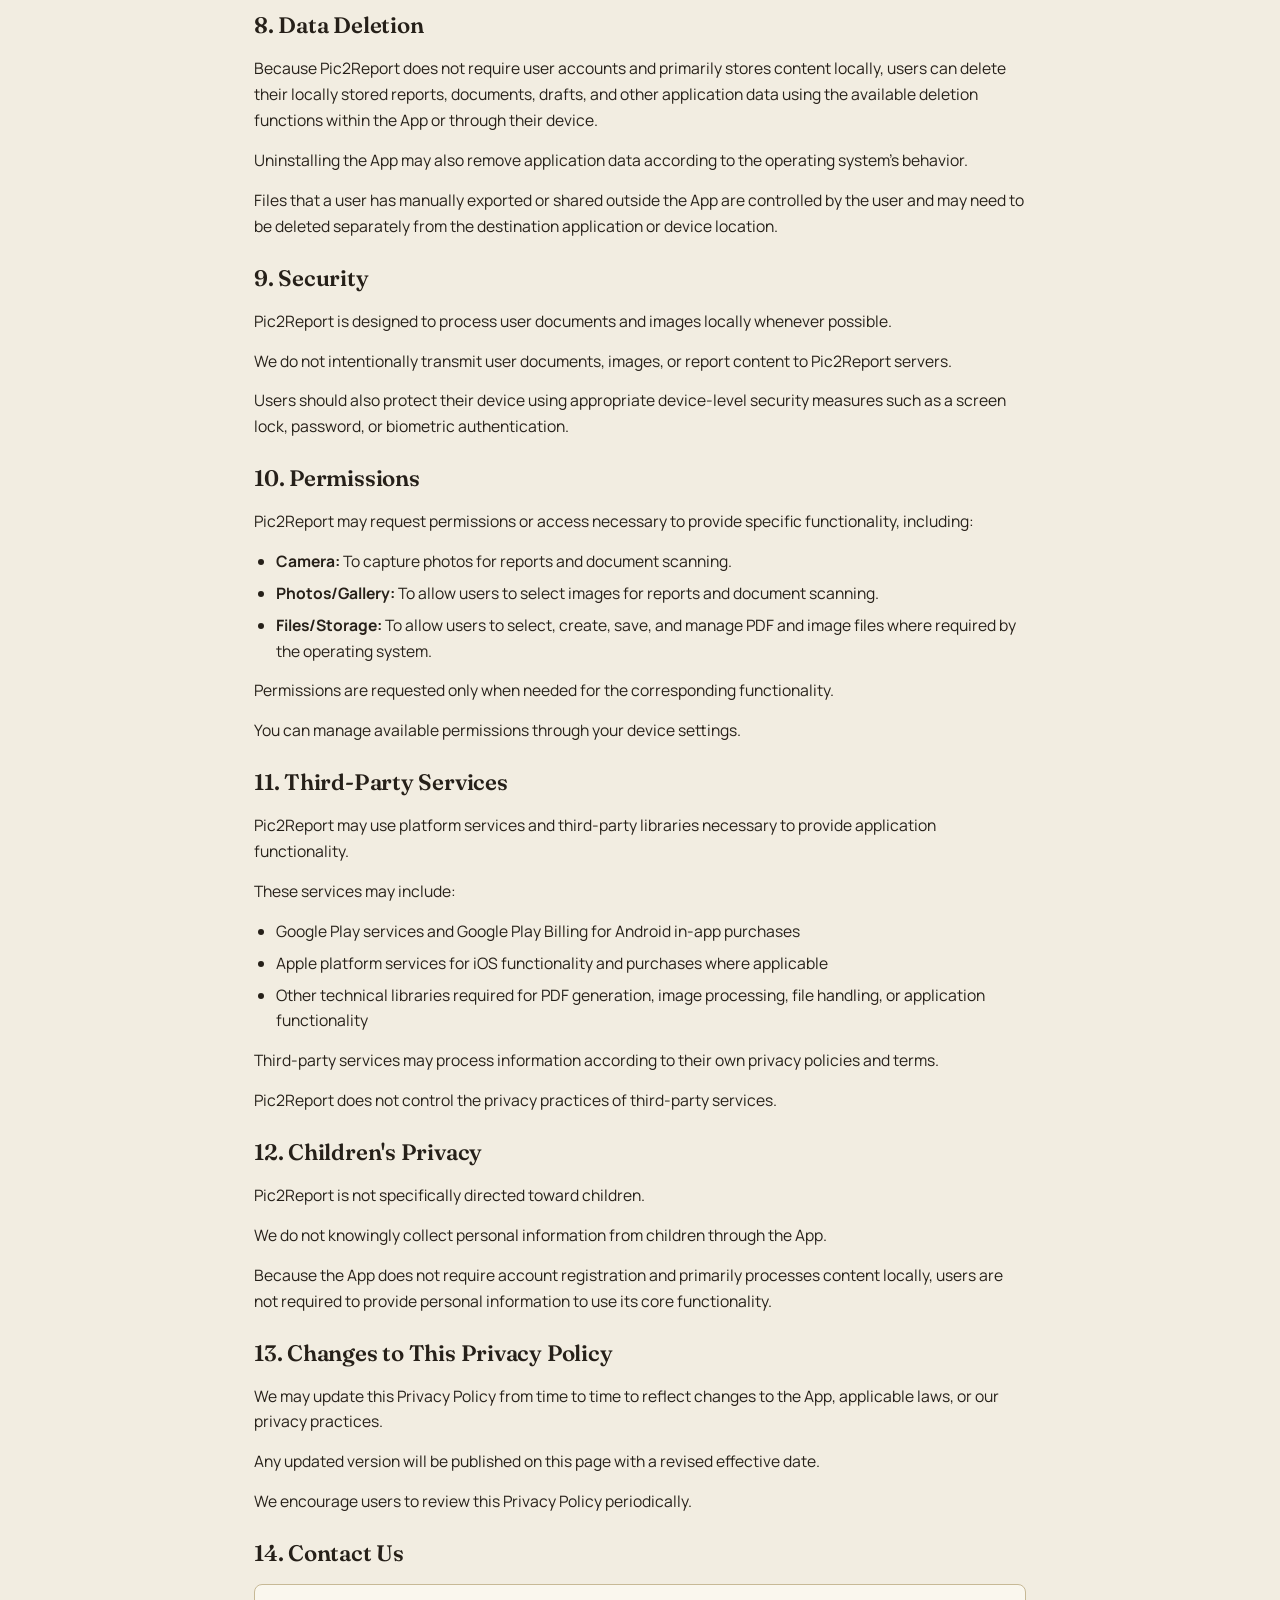
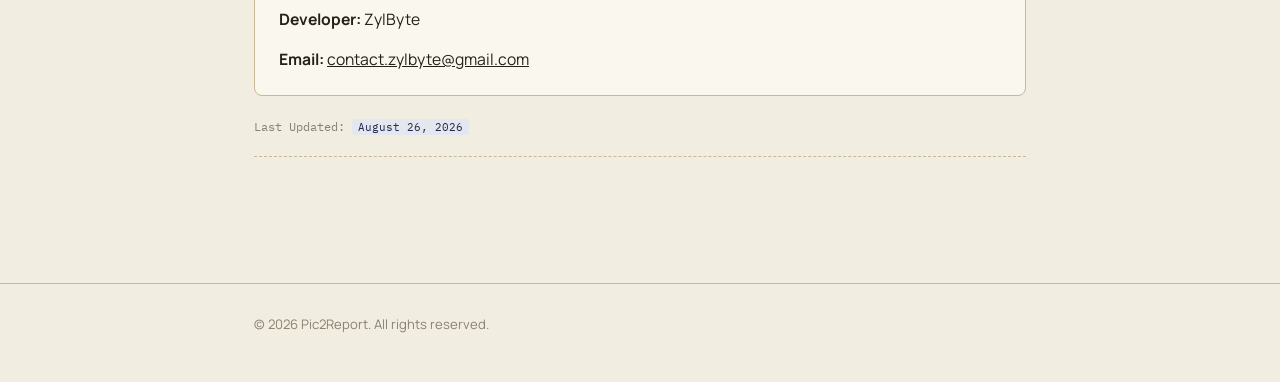
==== commit ce668b4d: "Add app logo and play store logo; update privacy policy header and styles" ====
--- a/privacy.html
+++ b/privacy.html
@@ -15,7 +15,7 @@
 
 <header>
   <div class="wrap nav">
-    <a href="index.html" class="wordmark"><span class="mark" aria-hidden="true"></span>Pic2Report</a>
+    <a href="index.html" class="wordmark"><img class="mark" src="assets/icons/app_logo.png" alt="" aria-hidden="true">Pic2Report</a>
     <a href="index.html" class="back-link">← Back to site</a>
   </div>
 </header>
--- a/style.css
+++ b/style.css
@@ -231,22 +231,9 @@
 .wordmark .mark {
     width: 26px;
     height: 26px;
-    background: var(--accent);
     border-radius: 5px;
-    position: relative;
+    object-fit: cover;
     flex-shrink: 0
-}
-
-.wordmark .mark::after {
-    content: "";
-    position: absolute;
-    top: 0;
-    right: 0;
-    width: 0;
-    height: 0;
-    border-style: solid;
-    border-width: 0 8px 8px 0;
-    border-color: transparent var(--paper) transparent transparent
 }
 
 .nav-links {
@@ -712,10 +699,10 @@
 
 .shot-frame {
     width: 220px;
-    aspect-ratio: 9/19.5;
-    background: var(--ink);
+    aspect-ratio: 9/16;
+    background: transparent;
     border-radius: 26px;
-    padding: 9px;
+    padding: 0;
     box-shadow: var(--shadow-card);
     margin-bottom: 14px
 }
@@ -730,6 +717,14 @@
     justify-content: center;
     text-align: center;
     padding: 14px
+}
+
+.shot-frame > img {
+    width: 100%;
+    height: 100%;
+    object-fit: cover;
+    border-radius: 26px;
+    display: block
 }
 
 .shot-frame.tint-scan .screen {
